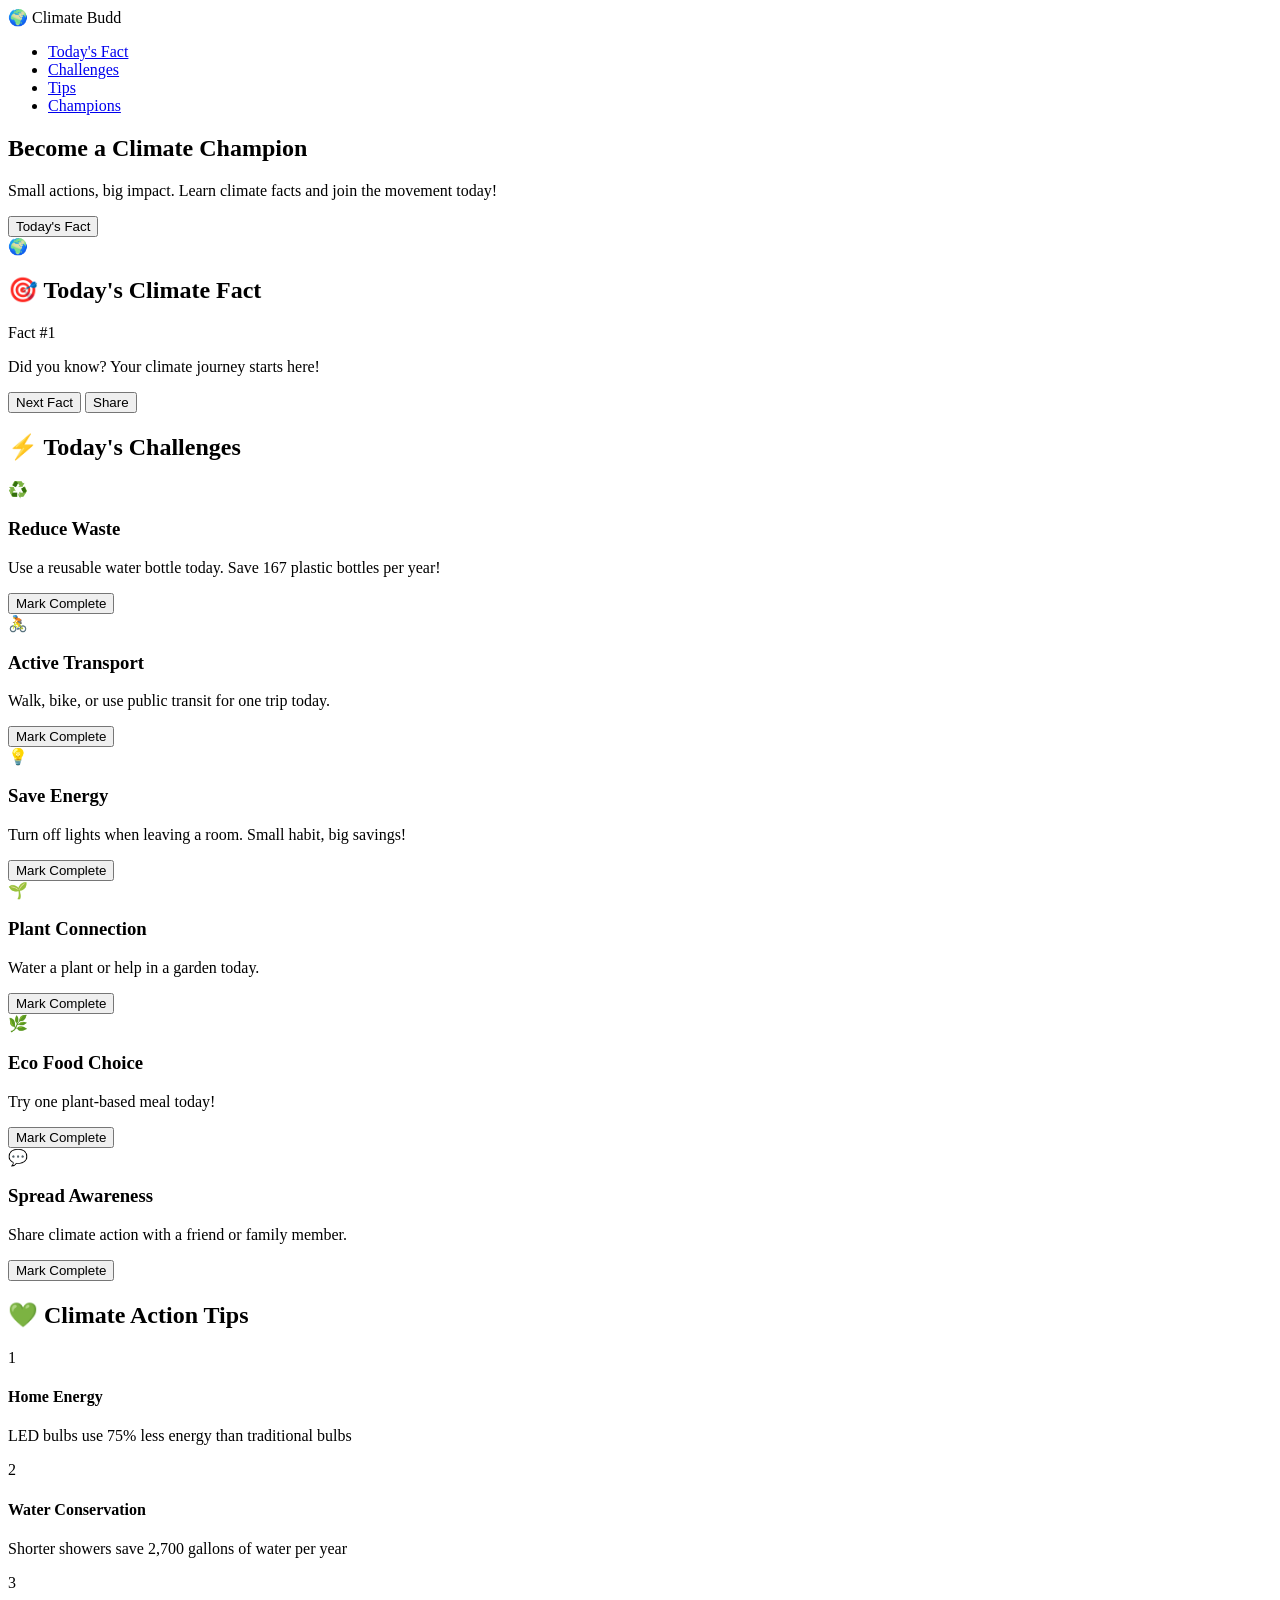
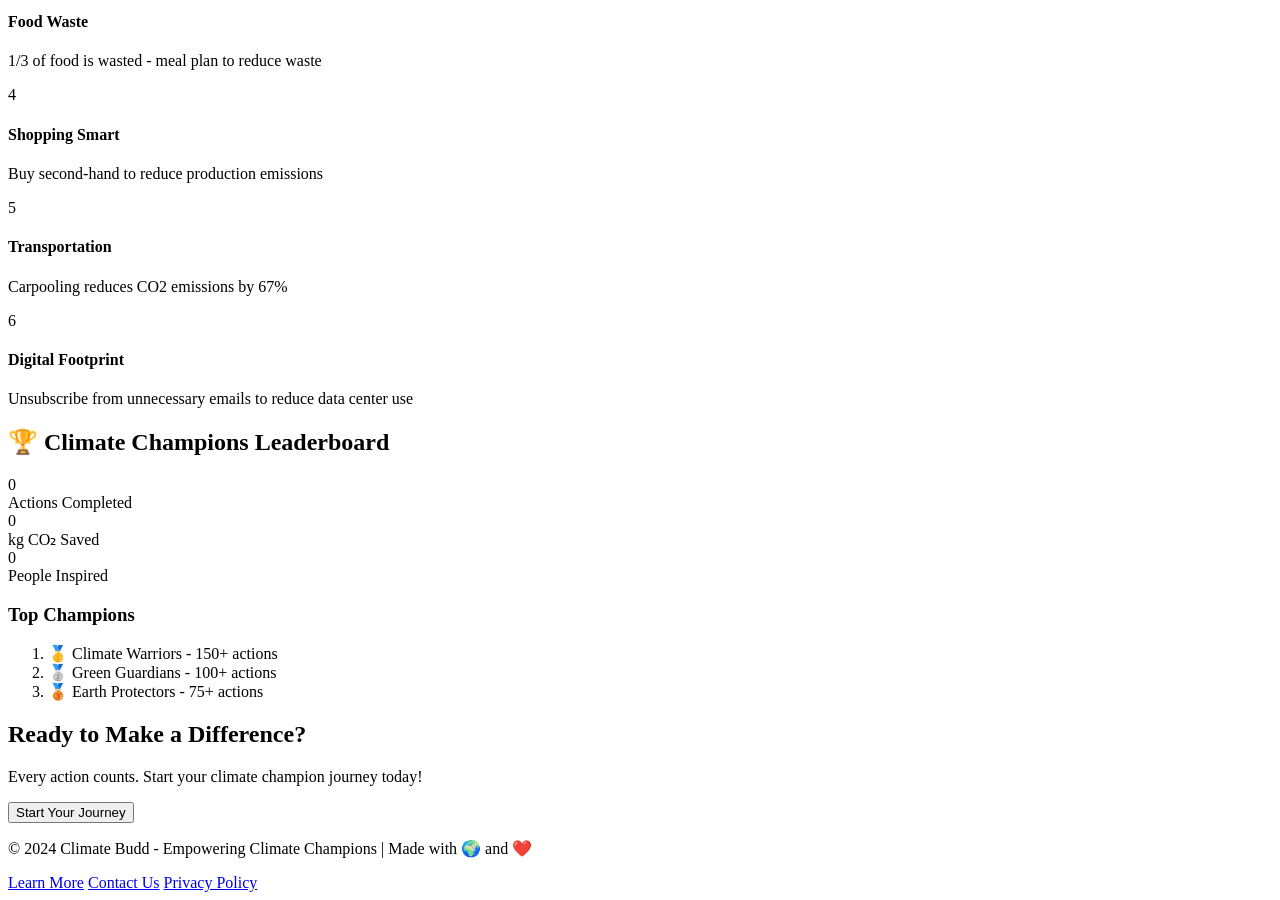
==== index.html @ 1b3bdac9 "Add main HTML structure for Climate Budd website" ====
<!DOCTYPE html>
<html lang="en">
<head>
    <meta charset="UTF-8">
    <meta name="viewport" content="width=device-width, initial-scale=1.0">
    <title>Climate Budd - Daily Climate Action & Fun Facts</title>
    <link rel="stylesheet" href="styles.css">
    <link rel="preconnect" href="https://fonts.googleapis.com">
    <link rel="preconnect" href="https://fonts.gstatic.com" crossorigin>
    <link href="https://fonts.googleapis.com/css2?family=Poppins:wght@400;600;700;800&family=Playfair+Display:wght@700&display=swap" rel="stylesheet">
</head>
<body>
    <!-- Navigation -->
    <nav class="navbar">
        <div class="container">
            <div class="logo">🌍 Climate Budd</div>
            <ul class="nav-links">
                <li><a href="#daily-fact">Today's Fact</a></li>
                <li><a href="#challenges">Challenges</a></li>
                <li><a href="#tips">Tips</a></li>
                <li><a href="#leaderboard">Champions</a></li>
            </ul>
        </div>
    </nav>

    <!-- Hero Section -->
    <section class="hero">
        <div class="hero-content">
            <h1>Become a Climate Champion</h1>
            <p>Small actions, big impact. Learn climate facts and join the movement today!</p>
            <button class="cta-button" onclick="scrollToFact()">Today's Fact</button>
        </div>
        <div class="hero-animation">
            <div class="earth">🌍</div>
        </div>
    </section>

    <!-- Daily Fun Fact Section -->
    <section id="daily-fact" class="daily-fact">
        <div class="container">
            <h2>🎯 Today's Climate Fact</h2>
            <div class="fact-card">
                <div class="fact-number" id="fact-counter">Fact #1</div>
                <p id="fact-text" class="fact-content">Did you know? Your climate journey starts here!</p>
                <div class="fact-actions">
                    <button class="btn-secondary" onclick="getRandomFact()">Next Fact</button>
                    <button class="btn-secondary" onclick="shareFact()">Share</button>
                </div>
            </div>
        </div>
    </section>

    <!-- Daily Challenges Section -->
    <section id="challenges" class="challenges">
        <div class="container">
            <h2>⚡ Today's Challenges</h2>
            <div class="challenge-grid">
                <div class="challenge-card">
                    <div class="challenge-icon">♻️</div>
                    <h3>Reduce Waste</h3>
                    <p>Use a reusable water bottle today. Save 167 plastic bottles per year!</p>
                    <button class="btn-complete" onclick="completeChallenge(this)">Mark Complete</button>
                </div>
                <div class="challenge-card">
                    <div class="challenge-icon">🚴</div>
                    <h3>Active Transport</h3>
                    <p>Walk, bike, or use public transit for one trip today.</p>
                    <button class="btn-complete" onclick="completeChallenge(this)">Mark Complete</button>
                </div>
                <div class="challenge-card">
                    <div class="challenge-icon">💡</div>
                    <h3>Save Energy</h3>
                    <p>Turn off lights when leaving a room. Small habit, big savings!</p>
                    <button class="btn-complete" onclick="completeChallenge(this)">Mark Complete</button>
                </div>
                <div class="challenge-card">
                    <div class="challenge-icon">🌱</div>
                    <h3>Plant Connection</h3>
                    <p>Water a plant or help in a garden today.</p>
                    <button class="btn-complete" onclick="completeChallenge(this)">Mark Complete</button>
                </div>
                <div class="challenge-card">
                    <div class="challenge-icon">🌿</div>
                    <h3>Eco Food Choice</h3>
                    <p>Try one plant-based meal today!</p>
                    <button class="btn-complete" onclick="completeChallenge(this)">Mark Complete</button>
                </div>
                <div class="challenge-card">
                    <div class="challenge-icon">💬</div>
                    <h3>Spread Awareness</h3>
                    <p>Share climate action with a friend or family member.</p>
                    <button class="btn-complete" onclick="completeChallenge(this)">Mark Complete</button>
                </div>
            </div>
        </div>
    </section>

    <!-- Tips Section -->
    <section id="tips" class="tips">
        <div class="container">
            <h2>💚 Climate Action Tips</h2>
            <div class="tips-grid">
                <div class="tip-card">
                    <div class="tip-number">1</div>
                    <h4>Home Energy</h4>
                    <p>LED bulbs use 75% less energy than traditional bulbs</p>
                </div>
                <div class="tip-card">
                    <div class="tip-number">2</div>
                    <h4>Water Conservation</h4>
                    <p>Shorter showers save 2,700 gallons of water per year</p>
                </div>
                <div class="tip-card">
                    <div class="tip-number">3</div>
                    <h4>Food Waste</h4>
                    <p>1/3 of food is wasted - meal plan to reduce waste</p>
                </div>
                <div class="tip-card">
                    <div class="tip-number">4</div>
                    <h4>Shopping Smart</h4>
                    <p>Buy second-hand to reduce production emissions</p>
                </div>
                <div class="tip-card">
                    <div class="tip-number">5</div>
                    <h4>Transportation</h4>
                    <p>Carpooling reduces CO2 emissions by 67%</p>
                </div>
                <div class="tip-card">
                    <div class="tip-number">6</div>
                    <h4>Digital Footprint</h4>
                    <p>Unsubscribe from unnecessary emails to reduce data center use</p>
                </div>
            </div>
        </div>
    </section>

    <!-- Leaderboard Section -->
    <section id="leaderboard" class="leaderboard">
        <div class="container">
            <h2>🏆 Climate Champions Leaderboard</h2>
            <div class="leaderboard-content">
                <div class="leaderboard-stats">
                    <div class="stat">
                        <div class="stat-number" id="total-actions">0</div>
                        <div class="stat-label">Actions Completed</div>
                    </div>
                    <div class="stat">
                        <div class="stat-number" id="co2-saved">0</div>
                        <div class="stat-label">kg CO₂ Saved</div>
                    </div>
                    <div class="stat">
                        <div class="stat-number" id="people-inspired">0</div>
                        <div class="stat-label">People Inspired</div>
                    </div>
                </div>
                <div class="champions-list">
                    <h3>Top Champions</h3>
                    <ol id="champions">
                        <li>🥇 Climate Warriors - 150+ actions</li>
                        <li>🥈 Green Guardians - 100+ actions</li>
                        <li>🥉 Earth Protectors - 75+ actions</li>
                    </ol>
                </div>
            </div>
        </div>
    </section>

    <!-- Call to Action Section -->
    <section class="cta-section">
        <div class="container">
            <h2>Ready to Make a Difference?</h2>
            <p>Every action counts. Start your climate champion journey today!</p>
            <button class="cta-button-large" onclick="startJourney()">Start Your Journey</button>
        </div>
    </section>

    <!-- Footer -->
    <footer class="footer">
        <div class="container">
            <p>&copy; 2024 Climate Budd - Empowering Climate Champions | Made with 🌍 and ❤️</p>
            <div class="footer-links">
                <a href="#">Learn More</a>
                <a href="#">Contact Us</a>
                <a href="#">Privacy Policy</a>
            </div>
        </div>
    </footer>

    <script src="script.js"></script>
</body>
</html>
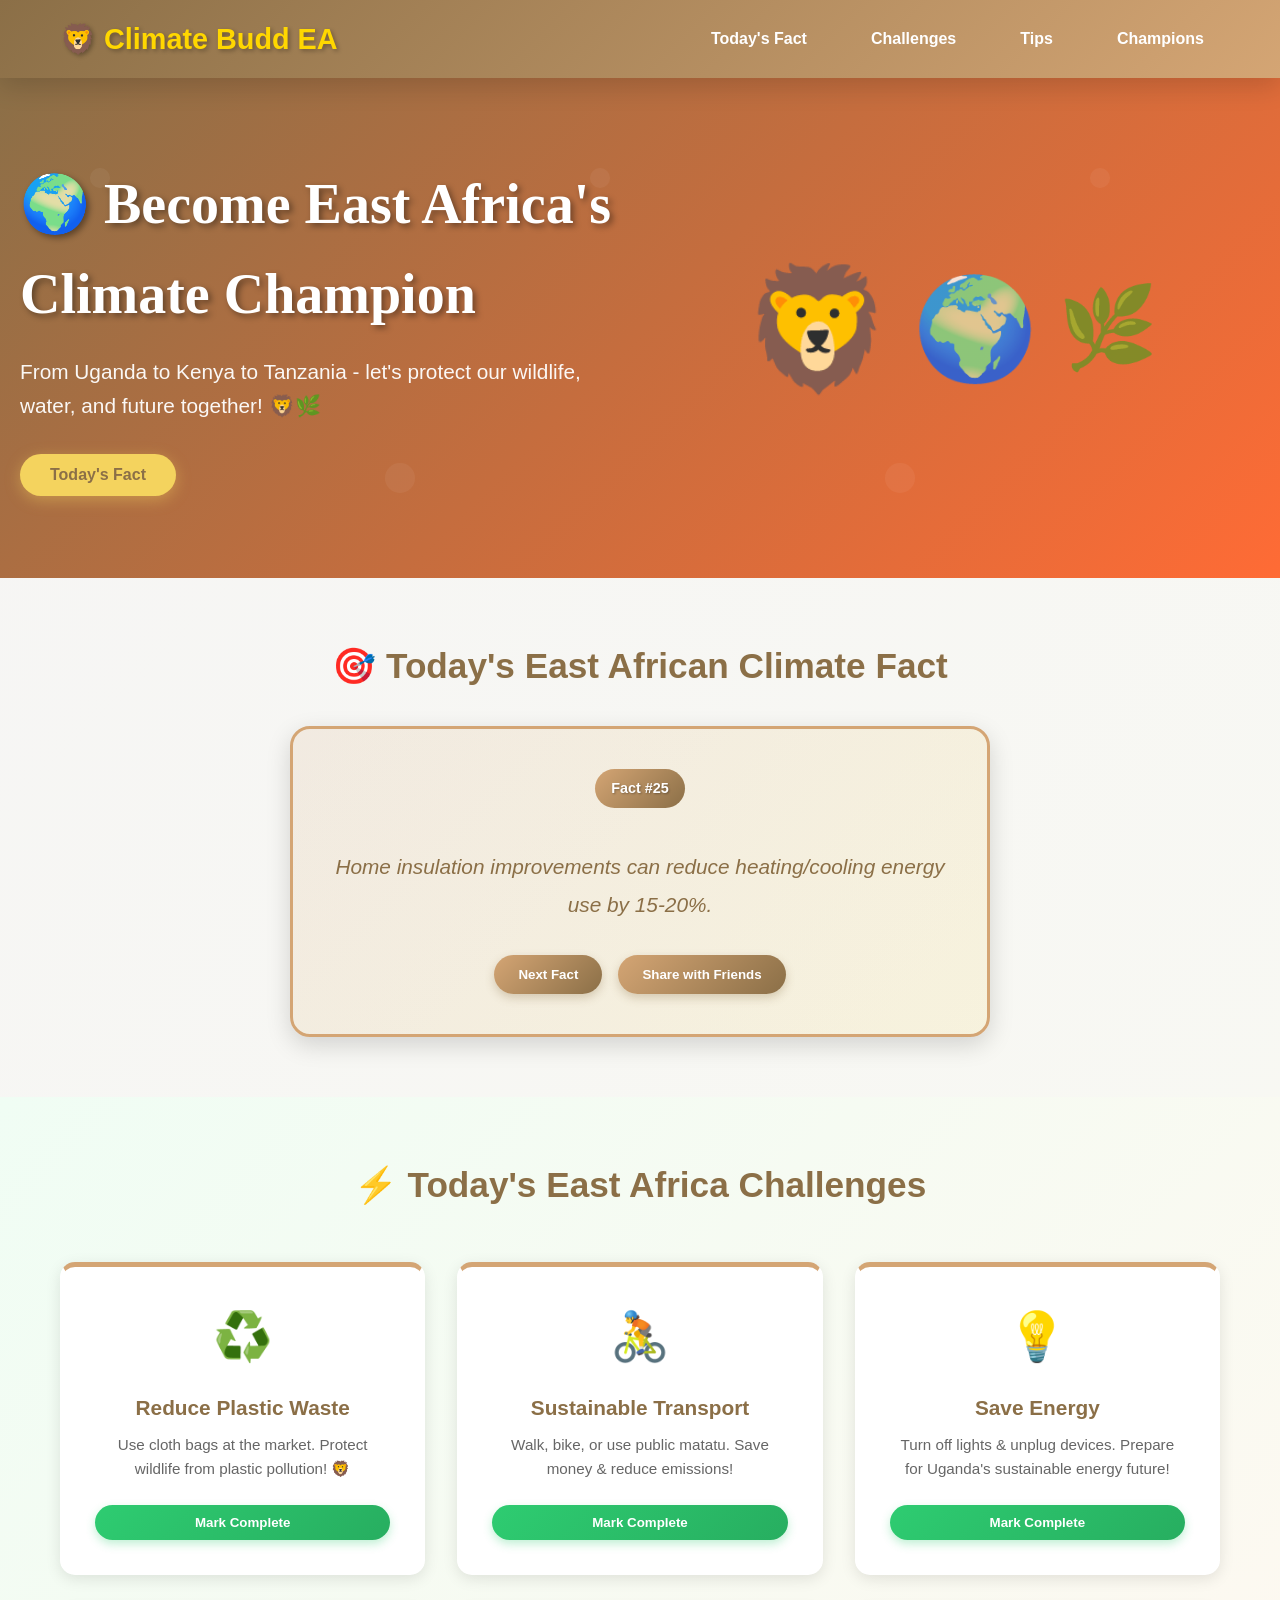
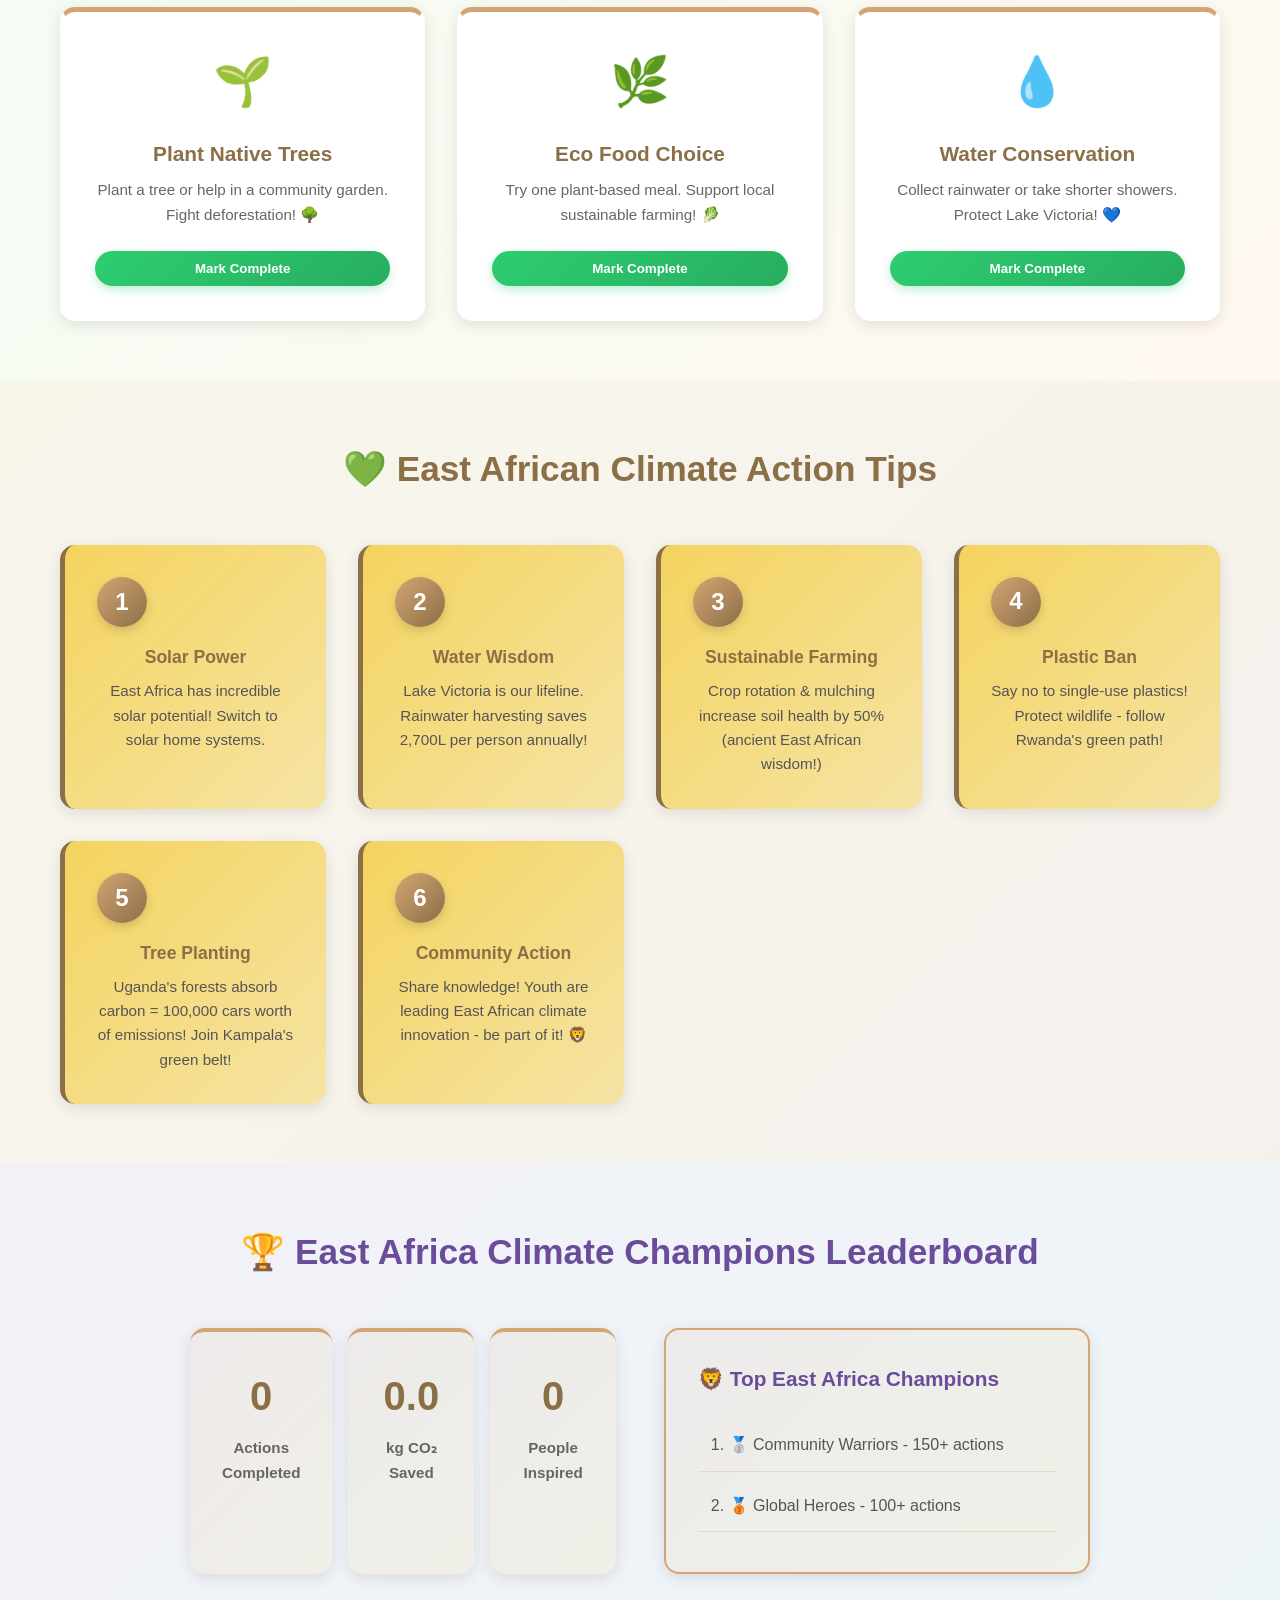
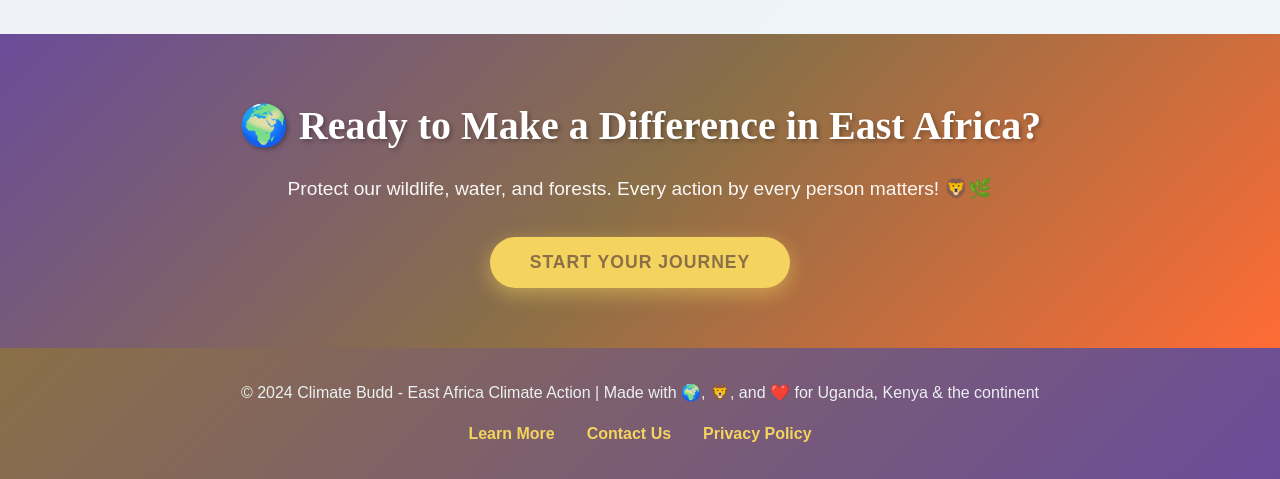
==== commit 63b86f73: "Enhance with East African/Ugandan focus and improved interactivity" ====
--- a/index.html
+++ b/index.html
@@ -3,7 +3,7 @@
 <head>
     <meta charset="UTF-8">
     <meta name="viewport" content="width=device-width, initial-scale=1.0">
-    <title>Climate Budd - Daily Climate Action & Fun Facts</title>
+    <title>Climate Budd - East Africa Climate Action & Fun Facts</title>
     <link rel="stylesheet" href="styles.css">
     <link rel="preconnect" href="https://fonts.googleapis.com">
     <link rel="preconnect" href="https://fonts.gstatic.com" crossorigin>
@@ -13,7 +13,7 @@
     <!-- Navigation -->
     <nav class="navbar">
         <div class="container">
-            <div class="logo">🌍 Climate Budd</div>
+            <div class="logo">🦁 Climate Budd EA</div>
             <ul class="nav-links">
                 <li><a href="#daily-fact">Today's Fact</a></li>
                 <li><a href="#challenges">Challenges</a></li>
@@ -26,25 +26,27 @@
     <!-- Hero Section -->
     <section class="hero">
         <div class="hero-content">
-            <h1>Become a Climate Champion</h1>
-            <p>Small actions, big impact. Learn climate facts and join the movement today!</p>
+            <h1>🌍 Become East Africa's Climate Champion</h1>
+            <p>From Uganda to Kenya to Tanzania - let's protect our wildlife, water, and future together! 🦁🌿</p>
             <button class="cta-button" onclick="scrollToFact()">Today's Fact</button>
         </div>
         <div class="hero-animation">
-            <div class="earth">🌍</div>
+            <div class="earth">🦁</div>
+            <div class="earth secondary">🌍</div>
+            <div class="earth tertiary">🌿</div>
         </div>
     </section>
 
     <!-- Daily Fun Fact Section -->
     <section id="daily-fact" class="daily-fact">
         <div class="container">
-            <h2>🎯 Today's Climate Fact</h2>
+            <h2>🎯 Today's East African Climate Fact</h2>
             <div class="fact-card">
                 <div class="fact-number" id="fact-counter">Fact #1</div>
                 <p id="fact-text" class="fact-content">Did you know? Your climate journey starts here!</p>
                 <div class="fact-actions">
                     <button class="btn-secondary" onclick="getRandomFact()">Next Fact</button>
-                    <button class="btn-secondary" onclick="shareFact()">Share</button>
+                    <button class="btn-secondary" onclick="shareFact()">Share with Friends</button>
                 </div>
             </div>
         </div>
@@ -53,42 +55,42 @@
     <!-- Daily Challenges Section -->
     <section id="challenges" class="challenges">
         <div class="container">
-            <h2>⚡ Today's Challenges</h2>
+            <h2>⚡ Today's East Africa Challenges</h2>
             <div class="challenge-grid">
                 <div class="challenge-card">
                     <div class="challenge-icon">♻️</div>
-                    <h3>Reduce Waste</h3>
-                    <p>Use a reusable water bottle today. Save 167 plastic bottles per year!</p>
+                    <h3>Reduce Plastic Waste</h3>
+                    <p>Use cloth bags at the market. Protect wildlife from plastic pollution! 🦁</p>
                     <button class="btn-complete" onclick="completeChallenge(this)">Mark Complete</button>
                 </div>
                 <div class="challenge-card">
                     <div class="challenge-icon">🚴</div>
-                    <h3>Active Transport</h3>
-                    <p>Walk, bike, or use public transit for one trip today.</p>
+                    <h3>Sustainable Transport</h3>
+                    <p>Walk, bike, or use public matatu. Save money & reduce emissions!</p>
                     <button class="btn-complete" onclick="completeChallenge(this)">Mark Complete</button>
                 </div>
                 <div class="challenge-card">
                     <div class="challenge-icon">💡</div>
                     <h3>Save Energy</h3>
-                    <p>Turn off lights when leaving a room. Small habit, big savings!</p>
+                    <p>Turn off lights & unplug devices. Prepare for Uganda's sustainable energy future!</p>
                     <button class="btn-complete" onclick="completeChallenge(this)">Mark Complete</button>
                 </div>
                 <div class="challenge-card">
                     <div class="challenge-icon">🌱</div>
-                    <h3>Plant Connection</h3>
-                    <p>Water a plant or help in a garden today.</p>
+                    <h3>Plant Native Trees</h3>
+                    <p>Plant a tree or help in a community garden. Fight deforestation! 🌳</p>
                     <button class="btn-complete" onclick="completeChallenge(this)">Mark Complete</button>
                 </div>
                 <div class="challenge-card">
                     <div class="challenge-icon">🌿</div>
                     <h3>Eco Food Choice</h3>
-                    <p>Try one plant-based meal today!</p>
+                    <p>Try one plant-based meal. Support local sustainable farming! 🥬</p>
                     <button class="btn-complete" onclick="completeChallenge(this)">Mark Complete</button>
                 </div>
                 <div class="challenge-card">
-                    <div class="challenge-icon">💬</div>
-                    <h3>Spread Awareness</h3>
-                    <p>Share climate action with a friend or family member.</p>
+                    <div class="challenge-icon">💧</div>
+                    <h3>Water Conservation</h3>
+                    <p>Collect rainwater or take shorter showers. Protect Lake Victoria! 💙</p>
                     <button class="btn-complete" onclick="completeChallenge(this)">Mark Complete</button>
                 </div>
             </div>
@@ -98,37 +100,37 @@
     <!-- Tips Section -->
     <section id="tips" class="tips">
         <div class="container">
-            <h2>💚 Climate Action Tips</h2>
+            <h2>💚 East African Climate Action Tips</h2>
             <div class="tips-grid">
                 <div class="tip-card">
                     <div class="tip-number">1</div>
-                    <h4>Home Energy</h4>
-                    <p>LED bulbs use 75% less energy than traditional bulbs</p>
+                    <h4>Solar Power</h4>
+                    <p>East Africa has incredible solar potential! Switch to solar home systems.</p>
                 </div>
                 <div class="tip-card">
                     <div class="tip-number">2</div>
-                    <h4>Water Conservation</h4>
-                    <p>Shorter showers save 2,700 gallons of water per year</p>
+                    <h4>Water Wisdom</h4>
+                    <p>Lake Victoria is our lifeline. Rainwater harvesting saves 2,700L per person annually!</p>
                 </div>
                 <div class="tip-card">
                     <div class="tip-number">3</div>
-                    <h4>Food Waste</h4>
-                    <p>1/3 of food is wasted - meal plan to reduce waste</p>
+                    <h4>Sustainable Farming</h4>
+                    <p>Crop rotation & mulching increase soil health by 50% (ancient East African wisdom!)</p>
                 </div>
                 <div class="tip-card">
                     <div class="tip-number">4</div>
-                    <h4>Shopping Smart</h4>
-                    <p>Buy second-hand to reduce production emissions</p>
+                    <h4>Plastic Ban</h4>
+                    <p>Say no to single-use plastics! Protect wildlife - follow Rwanda's green path!</p>
                 </div>
                 <div class="tip-card">
                     <div class="tip-number">5</div>
-                    <h4>Transportation</h4>
-                    <p>Carpooling reduces CO2 emissions by 67%</p>
+                    <h4>Tree Planting</h4>
+                    <p>Uganda's forests absorb carbon = 100,000 cars worth of emissions! Join Kampala's green belt!</p>
                 </div>
                 <div class="tip-card">
                     <div class="tip-number">6</div>
-                    <h4>Digital Footprint</h4>
-                    <p>Unsubscribe from unnecessary emails to reduce data center use</p>
+                    <h4>Community Action</h4>
+                    <p>Share knowledge! Youth are leading East African climate innovation - be part of it! 🦁</p>
                 </div>
             </div>
         </div>
@@ -137,7 +139,7 @@
     <!-- Leaderboard Section -->
     <section id="leaderboard" class="leaderboard">
         <div class="container">
-            <h2>🏆 Climate Champions Leaderboard</h2>
+            <h2>🏆 East Africa Climate Champions Leaderboard</h2>
             <div class="leaderboard-content">
                 <div class="leaderboard-stats">
                     <div class="stat">
@@ -154,7 +156,7 @@
                     </div>
                 </div>
                 <div class="champions-list">
-                    <h3>Top Champions</h3>
+                    <h3>🦁 Top East Africa Champions</h3>
                     <ol id="champions">
                         <li>🥇 Climate Warriors - 150+ actions</li>
                         <li>🥈 Green Guardians - 100+ actions</li>
@@ -168,8 +170,8 @@
     <!-- Call to Action Section -->
     <section class="cta-section">
         <div class="container">
-            <h2>Ready to Make a Difference?</h2>
-            <p>Every action counts. Start your climate champion journey today!</p>
+            <h2>🌍 Ready to Make a Difference in East Africa?</h2>
+            <p>Protect our wildlife, water, and forests. Every action by every person matters! 🦁🌿</p>
             <button class="cta-button-large" onclick="startJourney()">Start Your Journey</button>
         </div>
     </section>
@@ -177,7 +179,7 @@
     <!-- Footer -->
     <footer class="footer">
         <div class="container">
-            <p>&copy; 2024 Climate Budd - Empowering Climate Champions | Made with 🌍 and ❤️</p>
+            <p>&copy; 2024 Climate Budd - East Africa Climate Action | Made with 🌍, 🦁, and ❤️ for Uganda, Kenya & the continent</p>
             <div class="footer-links">
                 <a href="#">Learn More</a>
                 <a href="#">Contact Us</a>
@@ -188,4 +190,4 @@
 
     <script src="script.js"></script>
 </body>
-</html>+</html>
--- a/styles.css
+++ b/styles.css
@@ -0,0 +1,659 @@
+/* ===== Root Variables - African Inspired Colors ===== */
+:root {
+    --primary-green: #2ecc71;
+    --dark-green: #27ae60;
+    --light-green: #a8e6cf;
+    --eco-blue: #3498db;
+    --dark-bg: #0f1419;
+    --light-bg: #f8fafb;
+    --text-dark: #2c3e50;
+    --text-light: #ecf0f1;
+    --accent-orange: #FF6B35;
+    --earth-brown: #D4A574;
+    --deep-brown: #8B6F47;
+    --success: #2ecc71;
+    --shadow: 0 4px 15px rgba(0, 0, 0, 0.1);
+    --shadow-lg: 0 8px 25px rgba(0, 0, 0, 0.15);
+    --savanna-gold: #F4D35E;
+    --wildlife-purple: #6B4C9A;
+}
+
+/* ===== Global Styles ===== */
+* {
+    margin: 0;
+    padding: 0;
+    box-sizing: border-box;
+}
+
+html {
+    scroll-behavior: smooth;
+}
+
+body {
+    font-family: 'Poppins', sans-serif;
+    line-height: 1.6;
+    color: var(--text-dark);
+    background-color: var(--light-bg);
+}
+
+.container {
+    max-width: 1200px;
+    margin: 0 auto;
+    padding: 0 20px;
+}
+
+/* ===== Navigation ===== */
+.navbar {
+    background: linear-gradient(135deg, var(--deep-brown) 0%, var(--earth-brown) 100%);
+    box-shadow: var(--shadow-lg);
+    position: sticky;
+    top: 0;
+    z-index: 1000;
+}
+
+.navbar .container {
+    display: flex;
+    justify-content: space-between;
+    align-items: center;
+    padding: 1rem 20px;
+}
+
+.logo {
+    font-size: 1.8rem;
+    font-weight: 800;
+    color: #FFD700;
+    display: flex;
+    align-items: center;
+    gap: 10px;
+    text-shadow: 2px 2px 4px rgba(0, 0, 0, 0.3);
+}
+
+.nav-links {
+    display: flex;
+    list-style: none;
+    gap: 2rem;
+}
+
+.nav-links a {
+    text-decoration: none;
+    color: white;
+    font-weight: 600;
+    transition: all 0.3s ease;
+    padding: 0.5rem 1rem;
+    border-radius: 25px;
+}
+
+.nav-links a:hover {
+    background: rgba(255, 215, 0, 0.2);
+    color: #FFD700;
+    transform: scale(1.05);
+}
+
+@media (max-width: 768px) {
+    .nav-links {
+        gap: 1rem;
+        font-size: 0.9rem;
+    }
+    
+    .logo {
+        font-size: 1.4rem;
+    }
+}
+
+/* ===== Hero Section ===== */
+.hero {
+    background: linear-gradient(135deg, var(--deep-brown) 0%, var(--accent-orange) 100%);
+    color: white;
+    padding: 80px 20px;
+    display: flex;
+    align-items: center;
+    justify-content: space-between;
+    min-height: 500px;
+    position: relative;
+    overflow: hidden;
+}
+
+.hero::before {
+    content: '';
+    position: absolute;
+    top: 0;
+    left: 0;
+    right: 0;
+    bottom: 0;
+    background: url('data:image/svg+xml,<svg xmlns="http://www.w3.org/2000/svg" viewBox="0 0 100 100"><circle cx="20" cy="20" r="2" fill="rgba(255,255,255,0.1)"/><circle cx="80" cy="80" r="3" fill="rgba(255,255,255,0.1)"/></svg>');
+    opacity: 0.5;
+}
+
+.hero-content {
+    flex: 1;
+    z-index: 2;
+}
+
+.hero h1 {
+    font-family: 'Playfair Display', serif;
+    font-size: 3.5rem;
+    margin-bottom: 1rem;
+    font-weight: 700;
+    text-shadow: 3px 3px 6px rgba(0, 0, 0, 0.4);
+}
+
+.hero p {
+    font-size: 1.3rem;
+    margin-bottom: 2rem;
+    opacity: 0.95;
+}
+
+.cta-button {
+    background: var(--savanna-gold);
+    color: var(--deep-brown);
+    border: none;
+    padding: 12px 30px;
+    font-size: 1rem;
+    border-radius: 50px;
+    cursor: pointer;
+    font-weight: 600;
+    transition: all 0.3s ease;
+    box-shadow: 0 4px 15px rgba(244, 211, 94, 0.4);
+}
+
+.cta-button:hover {
+    transform: translateY(-3px);
+    box-shadow: 0 6px 20px rgba(244, 211, 94, 0.6);
+    background: white;
+}
+
+.hero-animation {
+    flex: 1;
+    text-align: center;
+    position: relative;
+    height: 300px;
+    display: flex;
+    align-items: center;
+    justify-content: center;
+    gap: 20px;
+}
+
+.earth {
+    font-size: 120px;
+    animation: float 3s ease-in-out infinite;
+    z-index: 2;
+}
+
+.earth.secondary {
+    font-size: 100px;
+    animation: float 4s ease-in-out infinite 0.5s;
+    opacity: 0.8;
+}
+
+.earth.tertiary {
+    font-size: 80px;
+    animation: float 3.5s ease-in-out infinite 1s;
+    opacity: 0.7;
+}
+
+@keyframes float {
+    0%, 100% {
+        transform: translateY(0px);
+    }
+    50% {
+        transform: translateY(-30px);
+    }
+}
+
+@media (max-width: 768px) {
+    .hero {
+        flex-direction: column;
+        padding: 40px 20px;
+        min-height: auto;
+    }
+    
+    .hero h1 {
+        font-size: 2.2rem;
+    }
+    
+    .hero p {
+        font-size: 1rem;
+    }
+    
+    .earth {
+        font-size: 100px;
+    }
+    
+    .earth.secondary {
+        font-size: 80px;
+    }
+    
+    .earth.tertiary {
+        font-size: 60px;
+    }
+}
+
+/* ===== Daily Fact Section ===== */
+.daily-fact {
+    padding: 60px 20px;
+    background: linear-gradient(135deg, rgba(212, 165, 116, 0.05), rgba(244, 211, 94, 0.05));
+}
+
+.daily-fact h2 {
+    text-align: center;
+    font-size: 2.2rem;
+    margin-bottom: 2rem;
+    color: var(--deep-brown);
+}
+
+.fact-card {
+    background: linear-gradient(135deg, rgba(212, 165, 116, 0.15), rgba(244, 211, 94, 0.15));
+    border: 3px solid var(--earth-brown);
+    border-radius: 20px;
+    padding: 40px;
+    text-align: center;
+    max-width: 700px;
+    margin: 0 auto;
+    box-shadow: var(--shadow-lg);
+    animation: pulse-glow 3s infinite;
+}
+
+.fact-number {
+    display: inline-block;
+    background: linear-gradient(135deg, var(--earth-brown), var(--deep-brown));
+    color: white;
+    padding: 8px 16px;
+    border-radius: 50px;
+    font-size: 0.9rem;
+    font-weight: 600;
+    margin-bottom: 1rem;
+    text-shadow: 1px 1px 2px rgba(0, 0, 0, 0.3);
+}
+
+.fact-content {
+    font-size: 1.3rem;
+    line-height: 1.8;
+    margin: 1.5rem 0;
+    font-style: italic;
+    color: var(--deep-brown);
+    font-weight: 500;
+}
+
+.fact-actions {
+    display: flex;
+    gap: 1rem;
+    justify-content: center;
+    margin-top: 2rem;
+    flex-wrap: wrap;
+}
+
+.btn-secondary {
+    background: linear-gradient(135deg, var(--earth-brown), var(--deep-brown));
+    color: white;
+    border: none;
+    padding: 12px 24px;
+    border-radius: 25px;
+    cursor: pointer;
+    font-weight: 600;
+    transition: all 0.3s ease;
+    box-shadow: 0 4px 10px rgba(139, 111, 71, 0.3);
+}
+
+.btn-secondary:hover {
+    background: linear-gradient(135deg, var(--accent-orange), var(--savanna-gold));
+    transform: translateY(-3px);
+    box-shadow: 0 6px 20px rgba(255, 107, 53, 0.4);
+}
+
+/* ===== Challenges Section ===== */
+.challenges {
+    padding: 60px 20px;
+    background: linear-gradient(135deg, #f0fdf4 0%, #fff8f0 100%);
+}
+
+.challenges h2 {
+    text-align: center;
+    font-size: 2.2rem;
+    margin-bottom: 3rem;
+    color: var(--deep-brown);
+}
+
+.challenge-grid {
+    display: grid;
+    grid-template-columns: repeat(auto-fit, minmax(280px, 1fr));
+    gap: 2rem;
+}
+
+.challenge-card {
+    background: white;
+    border-radius: 15px;
+    padding: 2rem;
+    text-align: center;
+    box-shadow: var(--shadow);
+    transition: all 0.3s ease;
+    border: 3px solid transparent;
+    border-top: 5px solid var(--earth-brown);
+}
+
+.challenge-card:hover {
+    transform: translateY(-10px);
+    border-color: var(--accent-orange);
+    border-top: 5px solid var(--accent-orange);
+    box-shadow: 0 10px 30px rgba(212, 165, 116, 0.3);
+}
+
+.challenge-icon {
+    font-size: 3rem;
+    margin-bottom: 1rem;
+    animation: bounce 2s infinite;
+}
+
+.challenge-card h3 {
+    color: var(--deep-brown);
+    margin-bottom: 0.5rem;
+    font-size: 1.3rem;
+}
+
+.challenge-card p {
+    color: #666;
+    margin-bottom: 1.5rem;
+    font-size: 0.95rem;
+}
+
+.btn-complete {
+    background: linear-gradient(135deg, var(--primary-green), var(--dark-green));
+    color: white;
+    border: none;
+    padding: 10px 20px;
+    border-radius: 25px;
+    cursor: pointer;
+    font-weight: 600;
+    transition: all 0.3s ease;
+    width: 100%;
+    box-shadow: 0 4px 10px rgba(46, 204, 113, 0.3);
+}
+
+.btn-complete:hover {
+    background: linear-gradient(135deg, var(--dark-green), var(--primary-green));
+    transform: scale(1.02);
+    box-shadow: 0 6px 20px rgba(46, 204, 113, 0.4);
+}
+
+.btn-complete.completed {
+    background: linear-gradient(135deg, var(--earth-brown), var(--deep-brown));
+    box-shadow: 0 4px 10px rgba(139, 111, 71, 0.3);
+}
+
+.btn-complete.completed::before {
+    content: '✓ ';
+}
+
+@keyframes bounce {
+    0%, 100% {
+        transform: translateY(0);
+    }
+    50% {
+        transform: translateY(-10px);
+    }
+}
+
+/* ===== Tips Section ===== */
+.tips {
+    padding: 60px 20px;
+    background: linear-gradient(135deg, rgba(244, 211, 94, 0.1), rgba(212, 165, 116, 0.1));
+}
+
+.tips h2 {
+    text-align: center;
+    font-size: 2.2rem;
+    margin-bottom: 3rem;
+    color: var(--deep-brown);
+}
+
+.tips-grid {
+    display: grid;
+    grid-template-columns: repeat(auto-fit, minmax(250px, 1fr));
+    gap: 2rem;
+}
+
+.tip-card {
+    background: linear-gradient(135deg, var(--savanna-gold), rgba(244, 211, 94, 0.5));
+    border-radius: 15px;
+    padding: 2rem;
+    text-align: center;
+    box-shadow: var(--shadow);
+    transition: all 0.3s ease;
+    border-left: 5px solid var(--deep-brown);
+}
+
+.tip-card:hover {
+    transform: translateY(-8px);
+    box-shadow: var(--shadow-lg);
+    border-left: 5px solid var(--accent-orange);
+}
+
+.tip-number {
+    display: inline-block;
+    width: 50px;
+    height: 50px;
+    background: linear-gradient(135deg, var(--earth-brown), var(--deep-brown));
+    color: white;
+    border-radius: 50%;
+    display: flex;
+    align-items: center;
+    justify-content: center;
+    font-weight: 800;
+    font-size: 1.5rem;
+    margin-bottom: 1rem;
+    box-shadow: 0 4px 10px rgba(139, 111, 71, 0.3);
+}
+
+.tip-card h4 {
+    color: var(--deep-brown);
+    margin-bottom: 0.5rem;
+    font-size: 1.1rem;
+}
+
+.tip-card p {
+    color: #555;
+    font-size: 0.95rem;
+    line-height: 1.6;
+}
+
+/* ===== Leaderboard Section ===== */
+.leaderboard {
+    padding: 60px 20px;
+    background: linear-gradient(135deg, rgba(107, 76, 154, 0.05), rgba(52, 152, 219, 0.05));
+}
+
+.leaderboard h2 {
+    text-align: center;
+    font-size: 2.2rem;
+    margin-bottom: 3rem;
+    color: var(--wildlife-purple);
+}
+
+.leaderboard-content {
+    display: grid;
+    grid-template-columns: 1fr 1fr;
+    gap: 3rem;
+    max-width: 900px;
+    margin: 0 auto;
+}
+
+.leaderboard-stats {
+    display: grid;
+    grid-template-columns: repeat(3, 1fr);
+    gap: 1rem;
+}
+
+.stat {
+    background: linear-gradient(135deg, rgba(212, 165, 116, 0.1), rgba(244, 211, 94, 0.1));
+    border-radius: 15px;
+    padding: 2rem;
+    text-align: center;
+    box-shadow: var(--shadow);
+    border-top: 4px solid var(--earth-brown);
+    transition: all 0.3s ease;
+}
+
+.stat:hover {
+    transform: translateY(-5px);
+    box-shadow: 0 8px 20px rgba(212, 165, 116, 0.2);
+}
+
+.stat-number {
+    font-size: 2.5rem;
+    font-weight: 800;
+    color: var(--deep-brown);
+    margin-bottom: 0.5rem;
+}
+
+.stat-label {
+    color: #666;
+    font-size: 0.95rem;
+    font-weight: 600;
+}
+
+.champions-list {
+    background: linear-gradient(135deg, rgba(212, 165, 116, 0.1), rgba(244, 211, 94, 0.1));
+    border-radius: 15px;
+    padding: 2rem;
+    box-shadow: var(--shadow);
+    border: 2px solid var(--earth-brown);
+}
+
+.champions-list h3 {
+    color: var(--wildlife-purple);
+    margin-bottom: 1.5rem;
+    font-size: 1.3rem;
+}
+
+.champions-list ol {
+    list-style-position: inside;
+    color: #555;
+}
+
+.champions-list li {
+    padding: 0.8rem;
+    margin-bottom: 0.5rem;
+    border-bottom: 1px solid rgba(212, 165, 116, 0.3);
+    font-weight: 500;
+    transition: all 0.3s ease;
+}
+
+.champions-list li:hover {
+    padding-left: 1rem;
+    color: var(--deep-brown);
+    font-weight: 600;
+}
+
+@media (max-width: 768px) {
+    .leaderboard-content {
+        grid-template-columns: 1fr;
+    }
+    
+    .leaderboard-stats {
+        grid-template-columns: 1fr;
+    }
+}
+
+/* ===== CTA Section ===== */
+.cta-section {
+    background: linear-gradient(135deg, var(--wildlife-purple) 0%, var(--deep-brown) 50%, var(--accent-orange) 100%);
+    color: white;
+    padding: 60px 20px;
+    text-align: center;
+}
+
+.cta-section h2 {
+    font-family: 'Playfair Display', serif;
+    font-size: 2.5rem;
+    margin-bottom: 1rem;
+    text-shadow: 2px 2px 4px rgba(0, 0, 0, 0.3);
+}
+
+.cta-section p {
+    font-size: 1.2rem;
+    margin-bottom: 2rem;
+    opacity: 0.95;
+}
+
+.cta-button-large {
+    background: var(--savanna-gold);
+    color: var(--deep-brown);
+    border: none;
+    padding: 15px 40px;
+    font-size: 1.1rem;
+    border-radius: 50px;
+    cursor: pointer;
+    font-weight: 700;
+    transition: all 0.3s ease;
+    box-shadow: 0 6px 20px rgba(244, 211, 94, 0.5);
+    text-transform: uppercase;
+    letter-spacing: 1px;
+}
+
+.cta-button-large:hover {
+    transform: translateY(-5px);
+    box-shadow: 0 10px 30px rgba(244, 211, 94, 0.7);
+    background: white;
+}
+
+/* ===== Footer ===== */
+.footer {
+    background: linear-gradient(135deg, var(--deep-brown) 0%, var(--wildlife-purple) 100%);
+    color: var(--text-light);
+    padding: 2rem;
+    text-align: center;
+}
+
+.footer-links {
+    display: flex;
+    justify-content: center;
+    gap: 2rem;
+    margin-top: 1rem;
+    flex-wrap: wrap;
+}
+
+.footer-links a {
+    color: var(--savanna-gold);
+    text-decoration: none;
+    font-weight: 600;
+    transition: all 0.3s ease;
+}
+
+.footer-links a:hover {
+    color: var(--accent-orange);
+    text-decoration: underline;
+}
+
+/* ===== Animations ===== */
+@keyframes slideInUp {
+    from {
+        opacity: 0;
+        transform: translateY(30px);
+    }
+    to {
+        opacity: 1;
+        transform: translateY(0);
+    }
+}
+
+@keyframes pulse {
+    0%, 100% {
+        opacity: 1;
+    }
+    50% {
+        opacity: 0.7;
+    }
+}
+
+@keyframes pulse-glow {
+    0%, 100% {
+        box-shadow: 0 0 10px rgba(212, 165, 116, 0.3);
+    }
+    50% {
+        box-shadow: 0 0 30px rgba(212, 165, 116, 0.6);
+    }
+}
+
+/* ===== Utilities ===== */
+.hidden {
+    display: none;
+}
